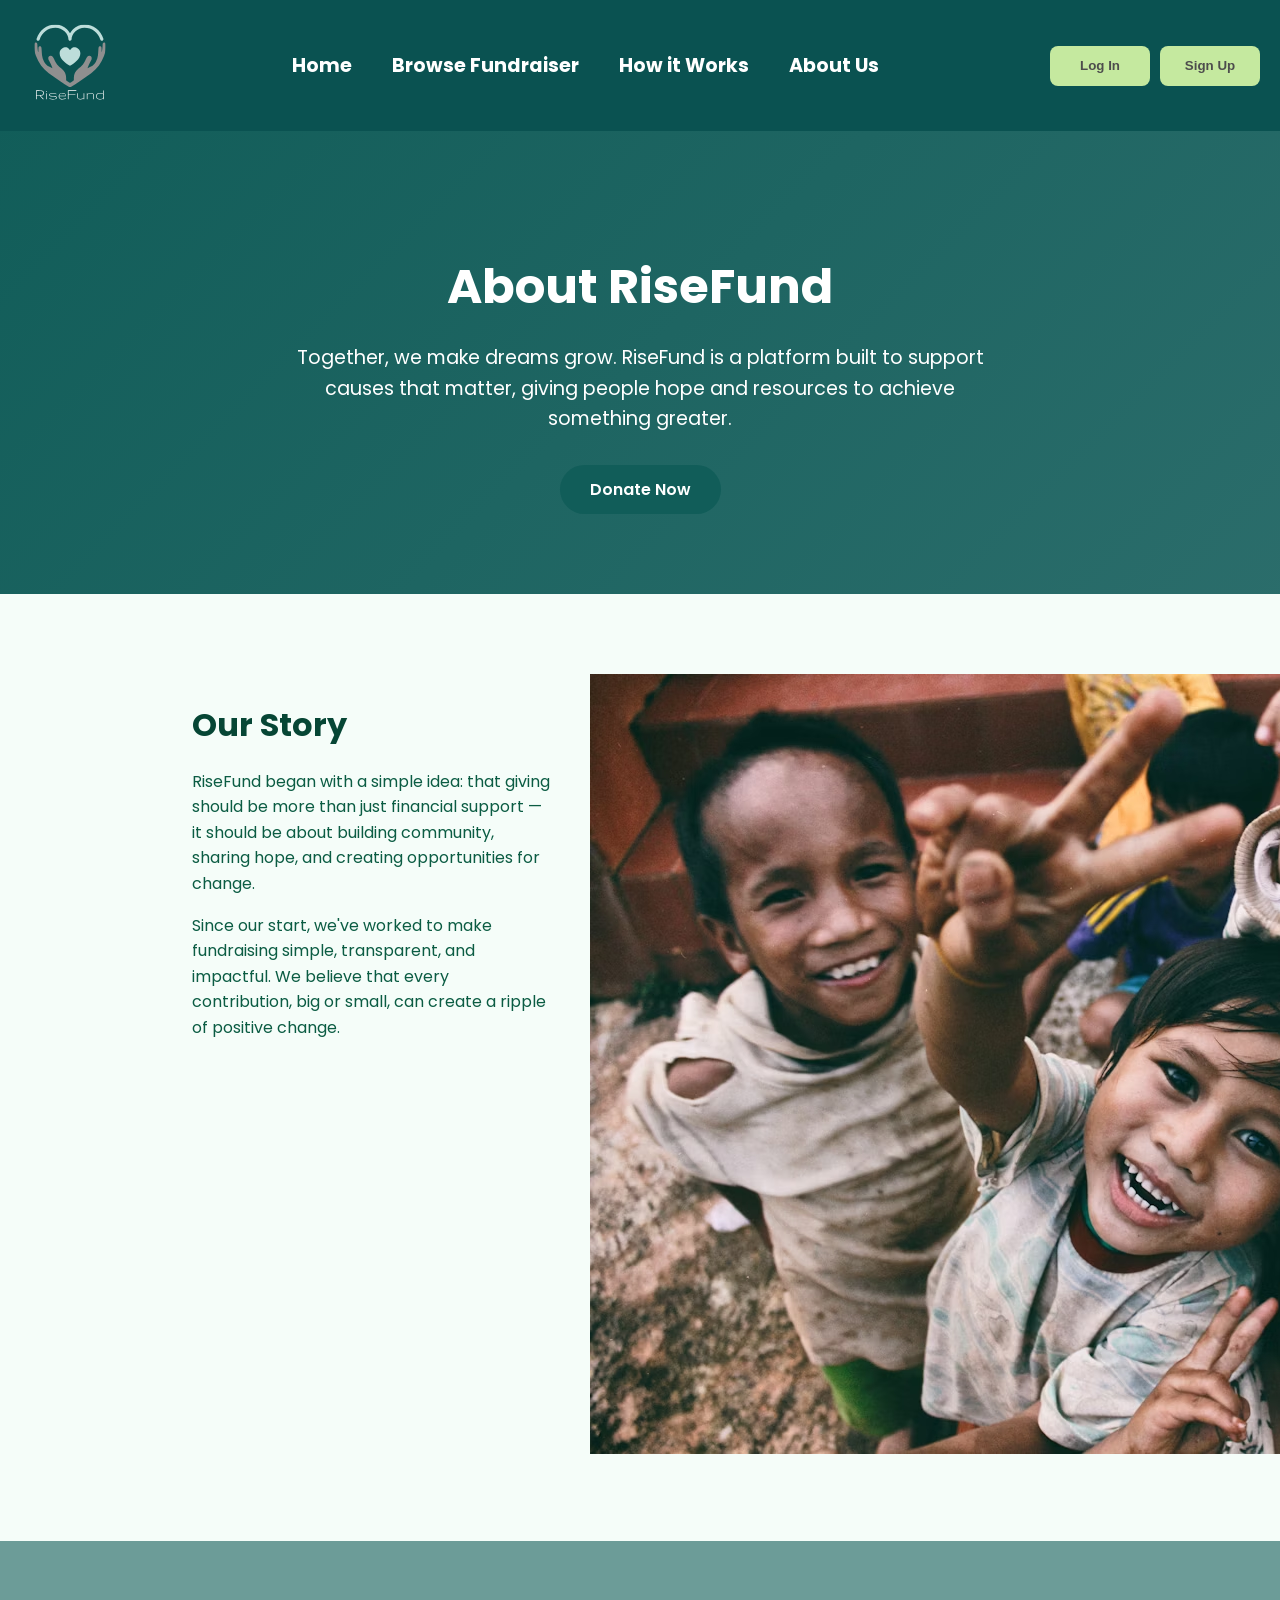
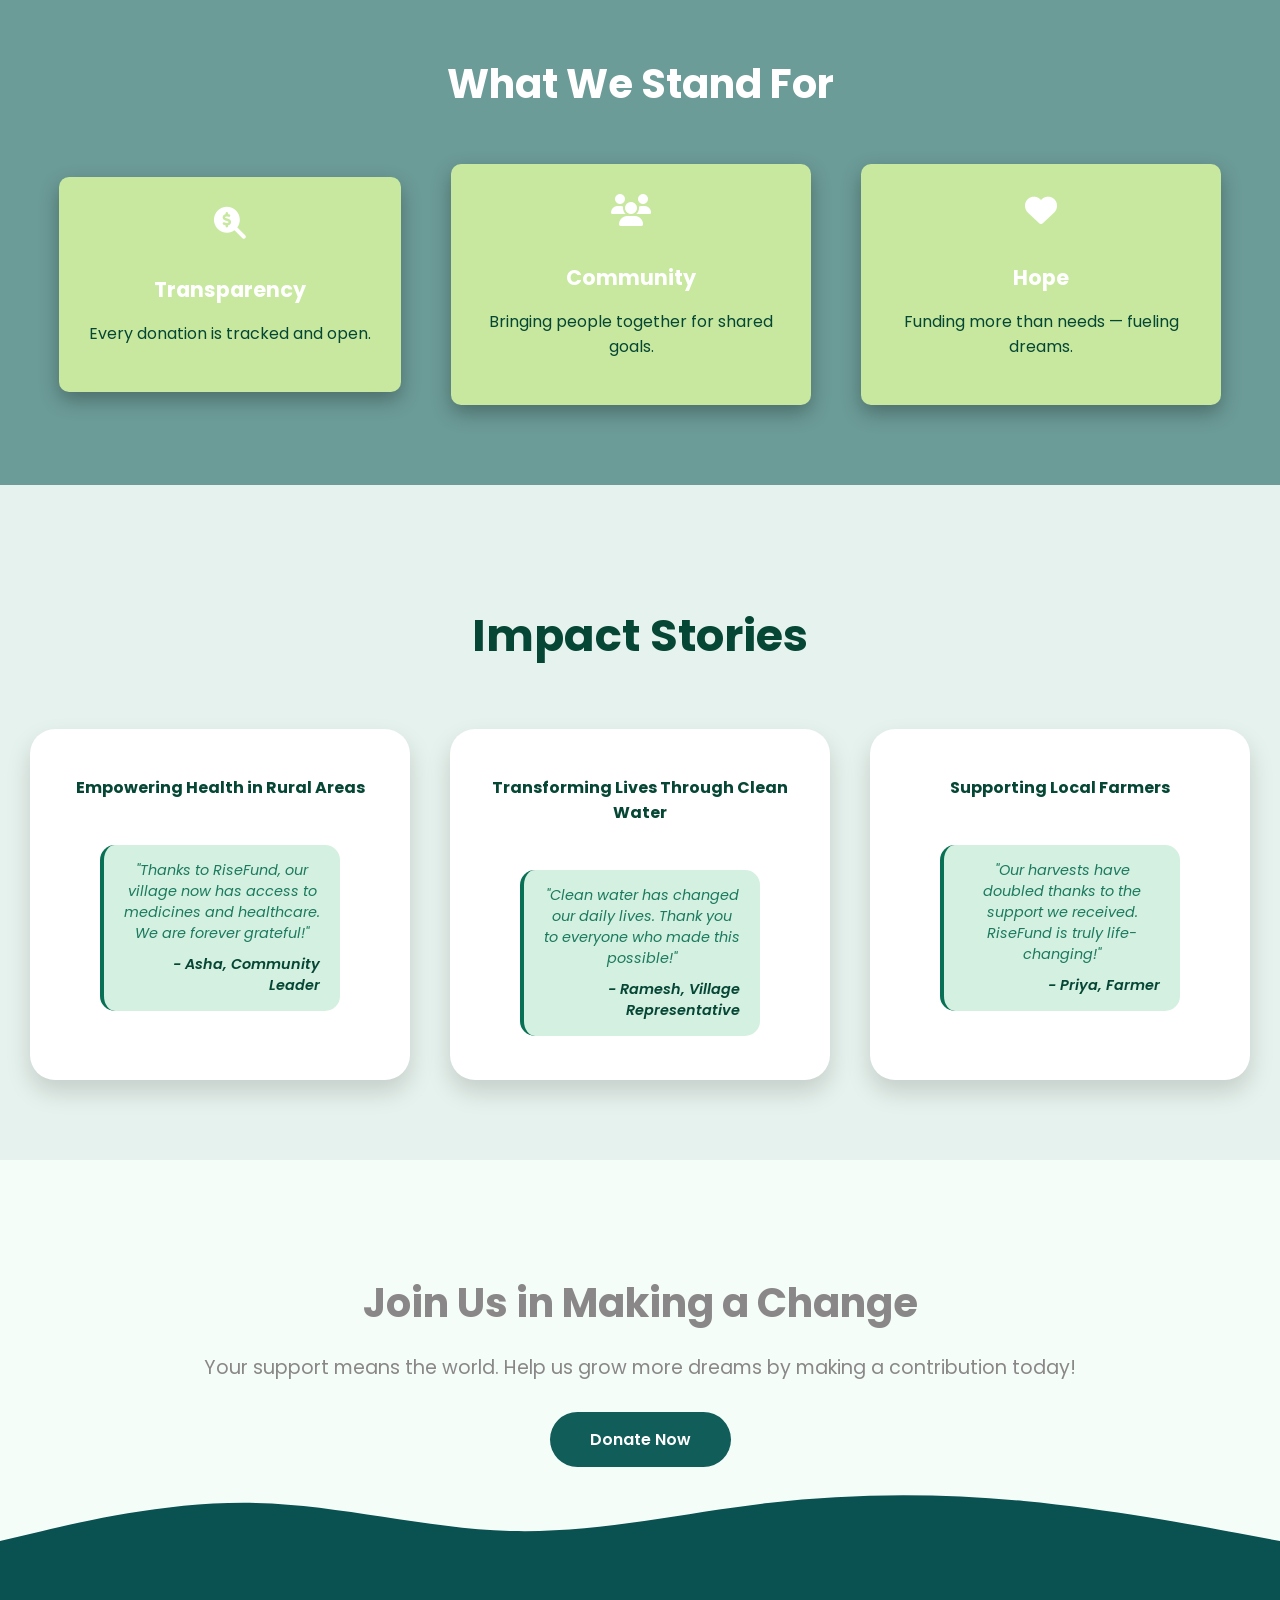
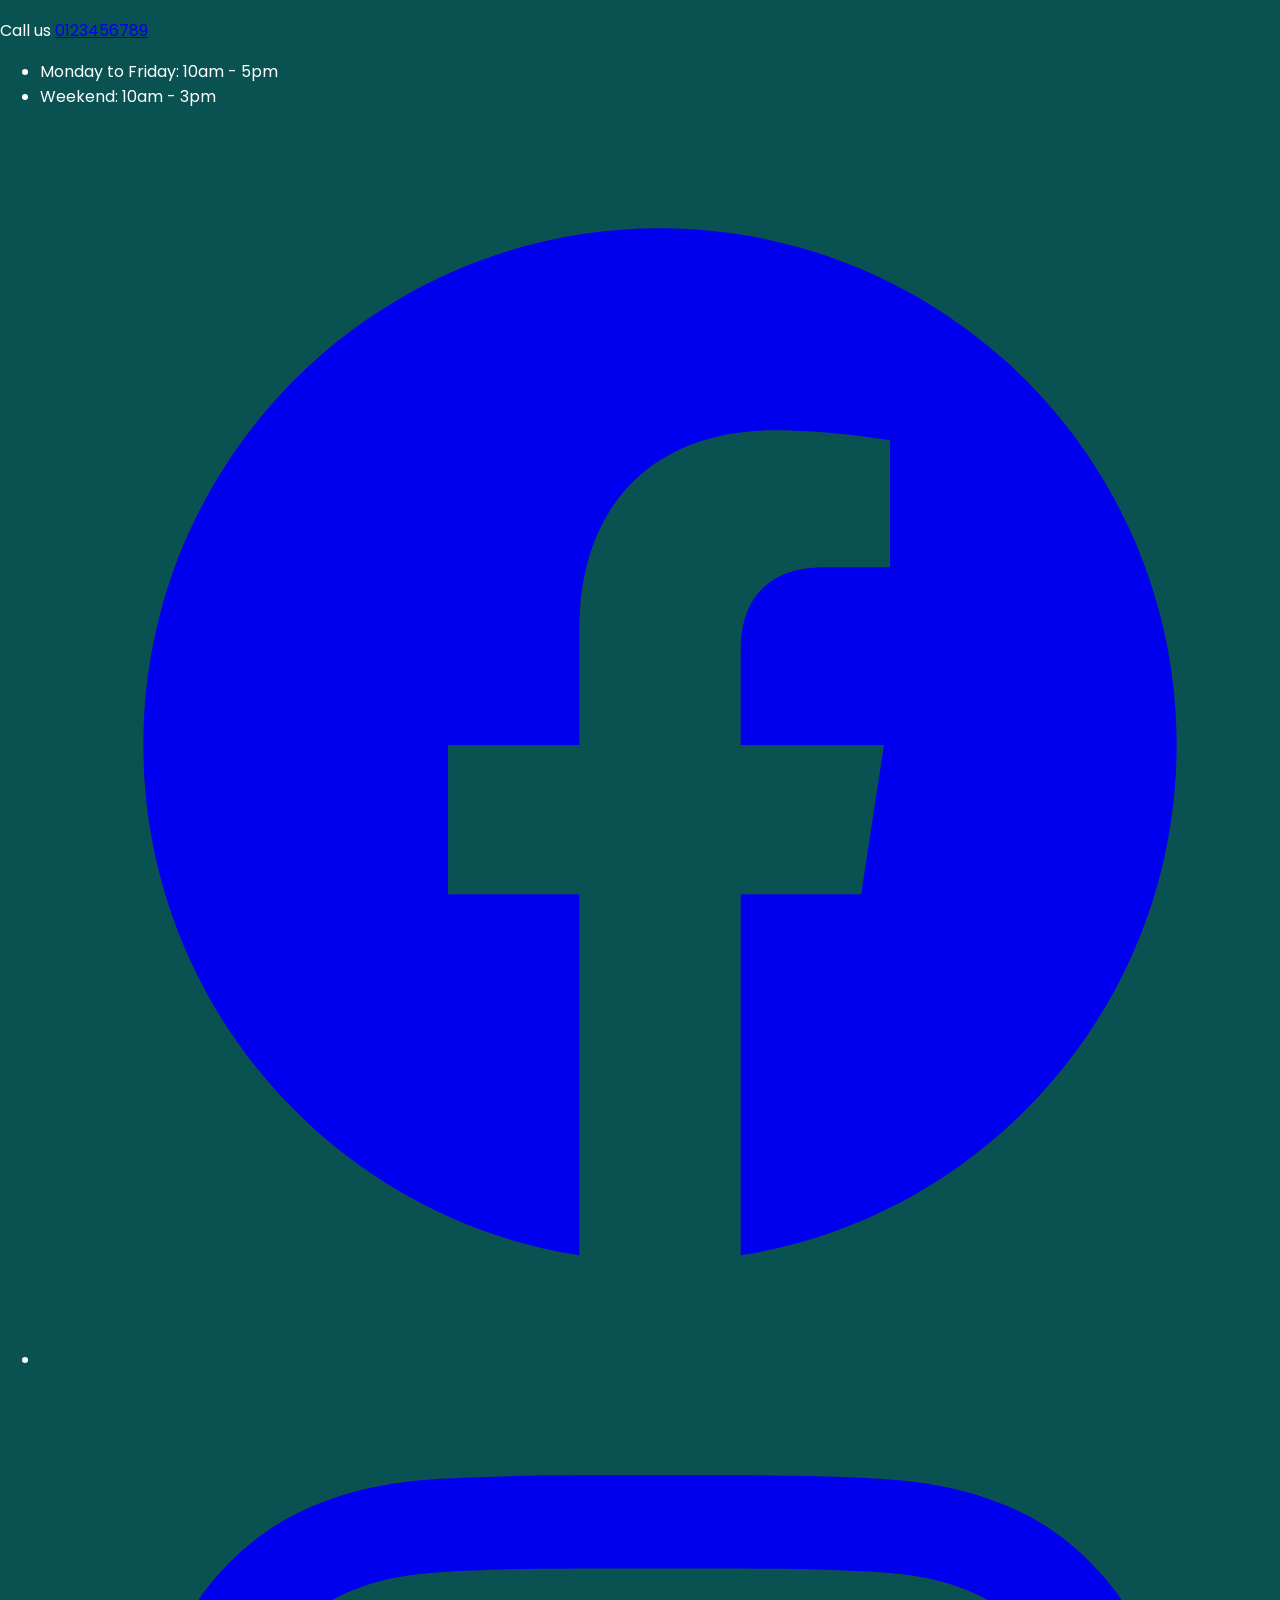
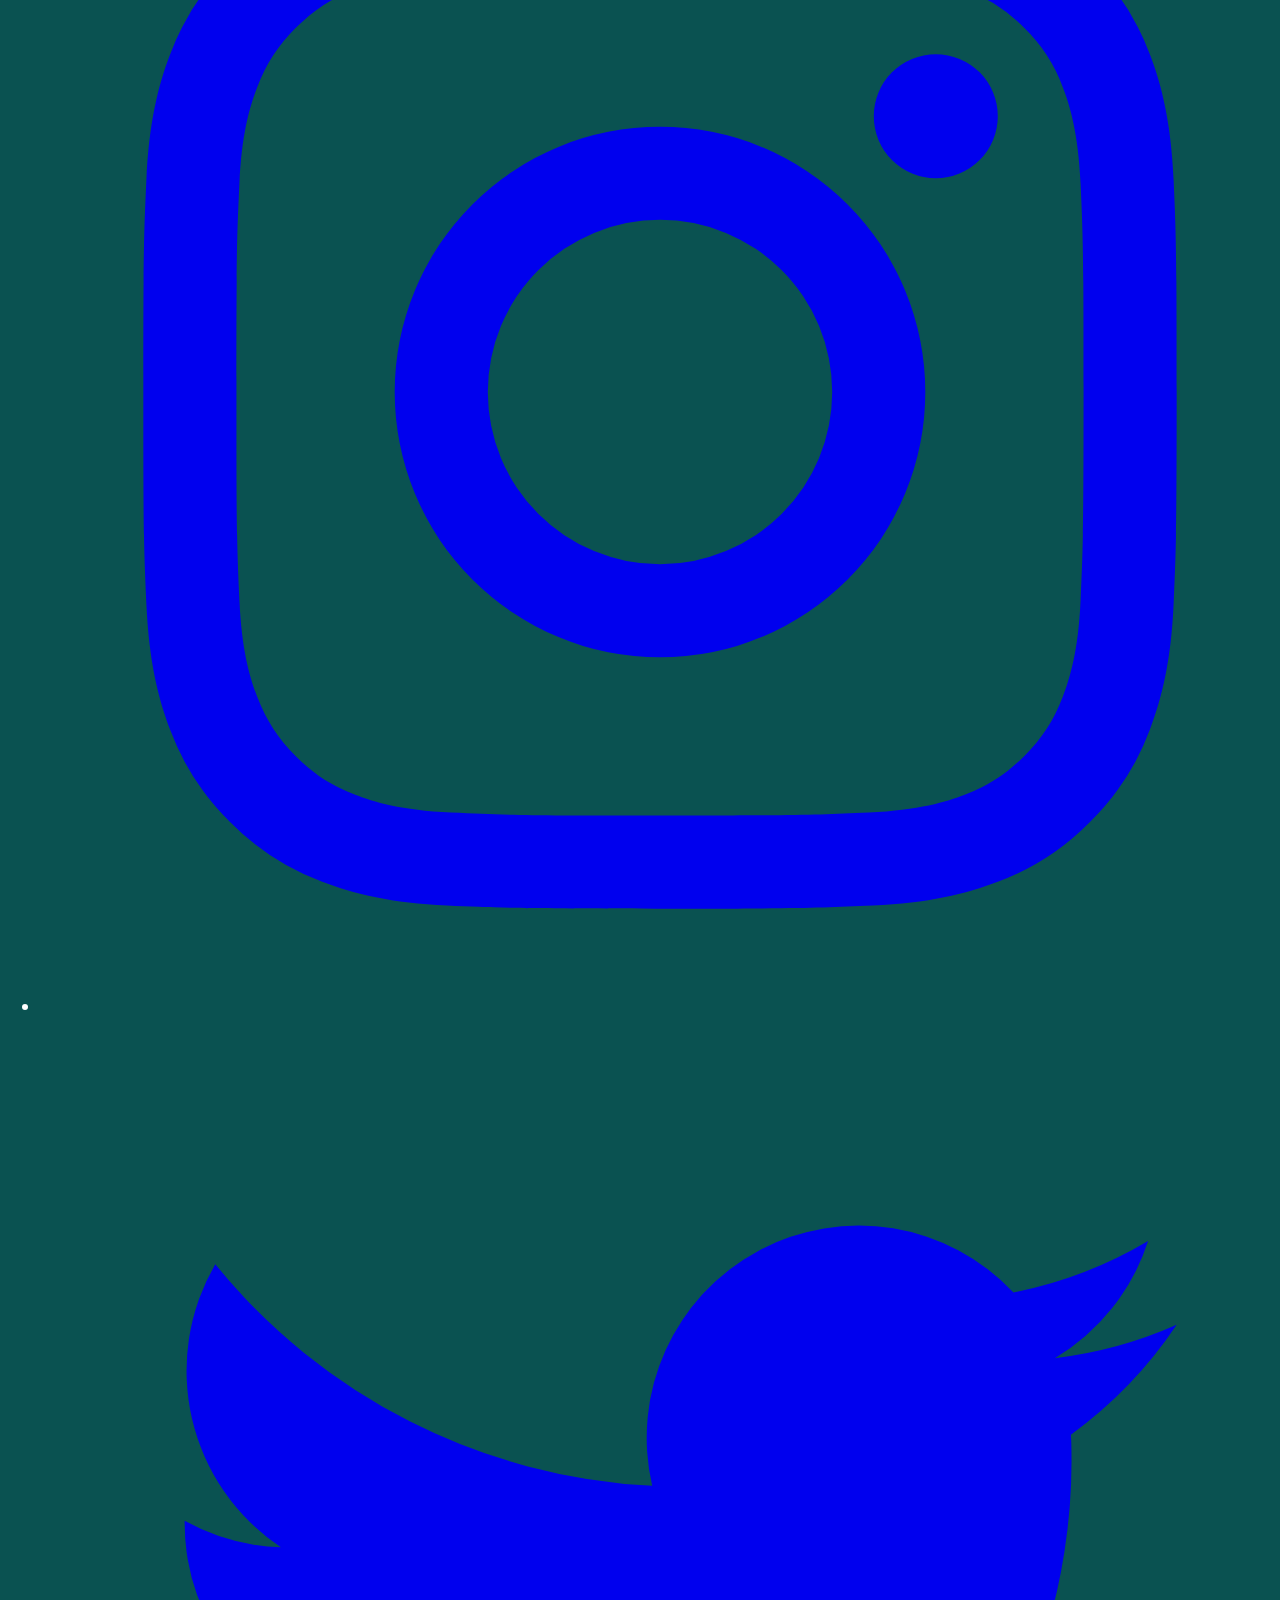
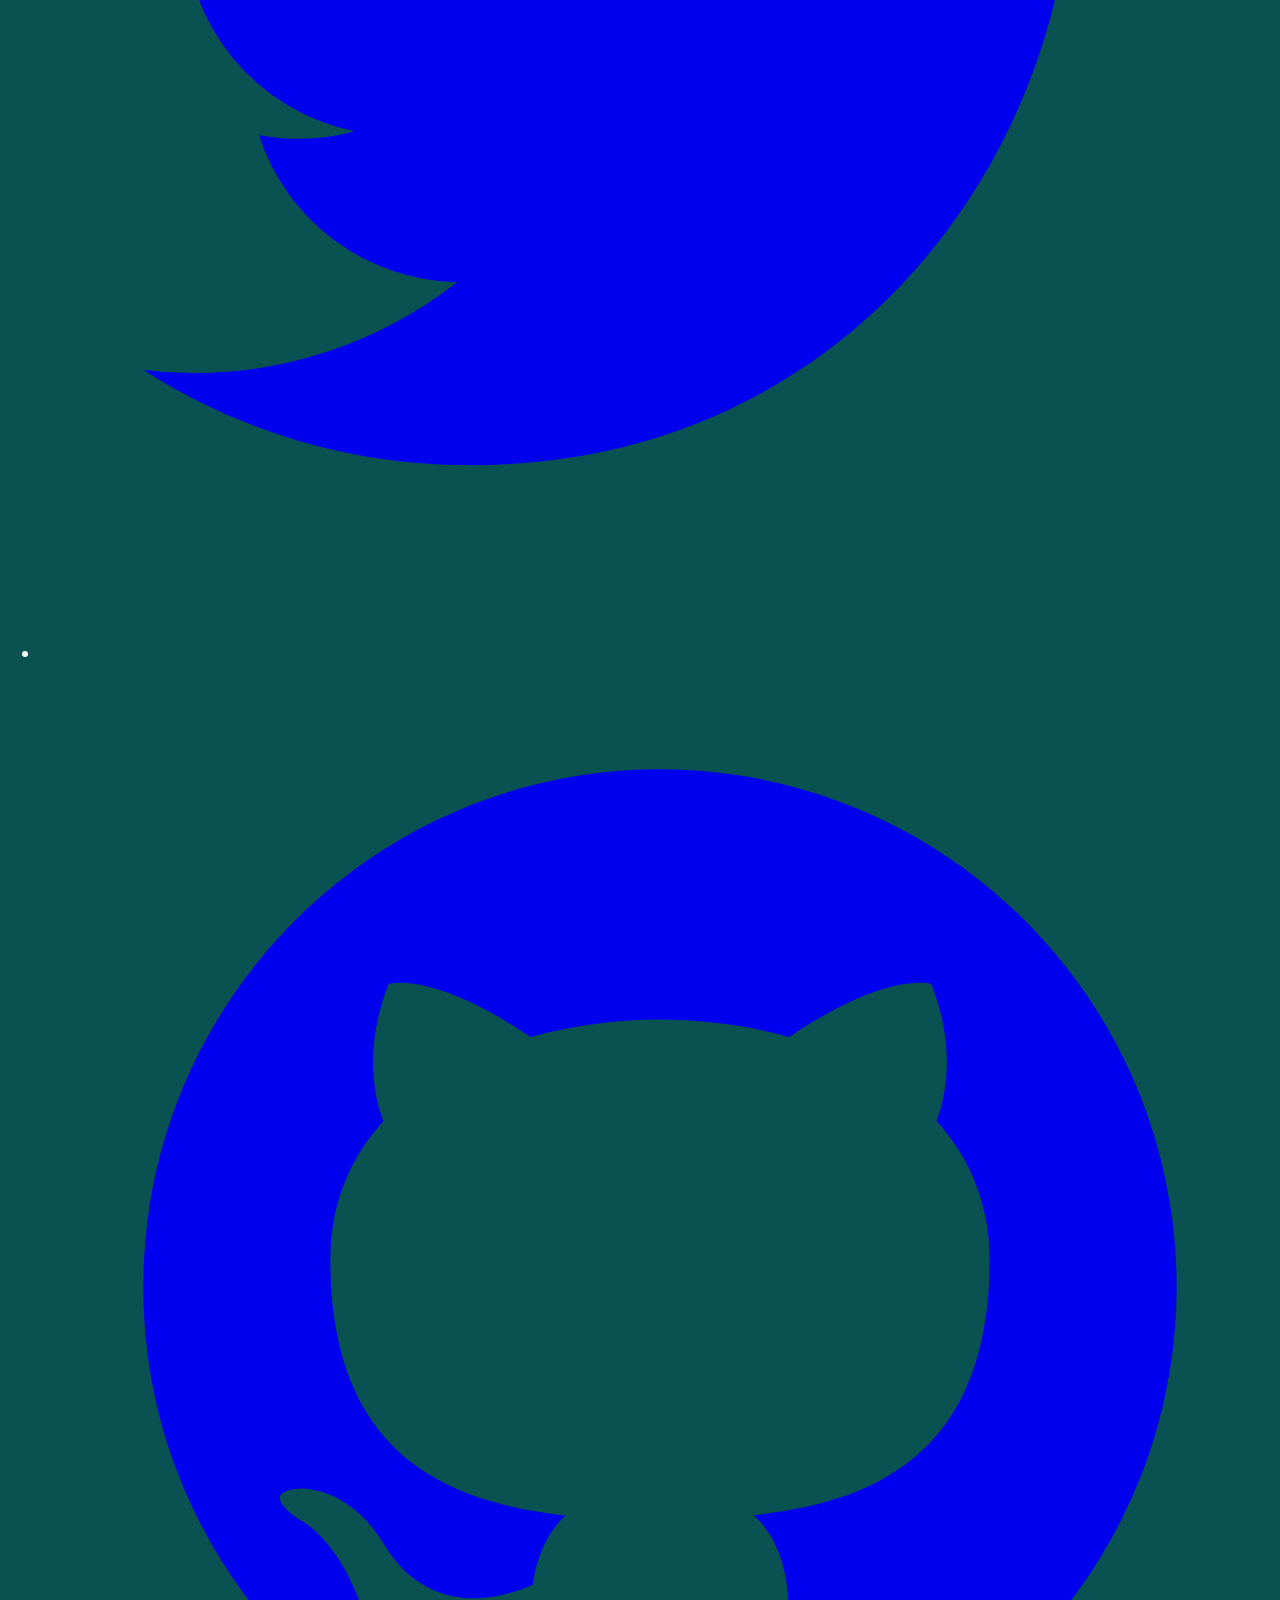
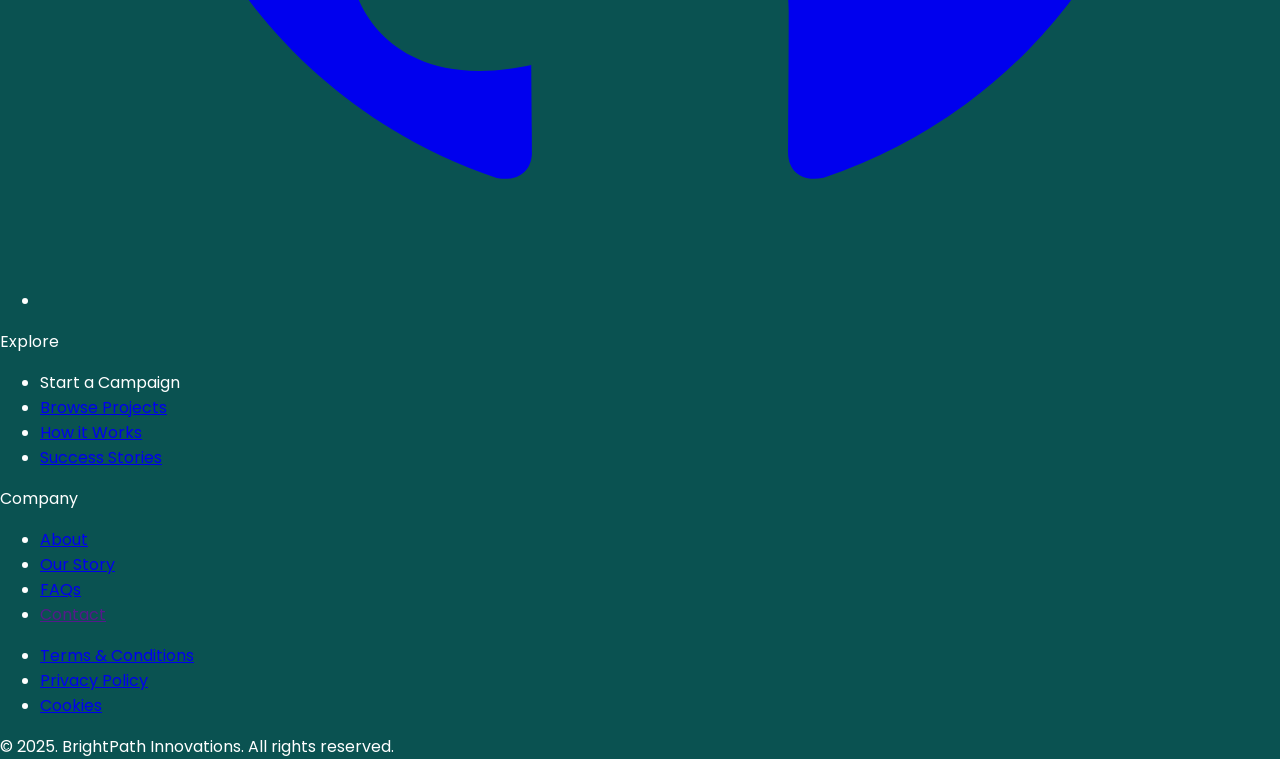
==== components/About.html @ de0994c3 "Added Frontend Files" ====
<!DOCTYPE html>
<html lang="en">
  <head>
    <meta charset="UTF-8" />
    <meta name="viewport" content="width=device-width, initial-scale=1.0" />
    <title>About</title>
    <script src="https://cdn.tailwindcss.com"></script>
    <link rel="stylesheet" href="/css/about.css" />
    <link rel="stylesheet" href="/css/header.css" />
    <link rel="stylesheet" href="/css/footer.css" />
    <link rel="preconnect" href="https://fonts.googleapis.com" />
    <link rel="preconnect" href="https://fonts.gstatic.com" crossorigin />
    <link
      rel="shortcut icon"
      href="/assets/nature.png"
      type="image/x-icon"
    />
    <link
      href="https://fonts.googleapis.com/css2?family=Poppins:ital,wght@0,100;0,200;0,300;0,400;0,500;0,600;0,700;0,800;0,900;1,100;1,200;1,300;1,400;1,500;1,600;1,700;1,800;1,900&display=swap"
      rel="stylesheet"
    />
    <link
      rel="stylesheet"
      href="https://cdnjs.cloudflare.com/ajax/libs/font-awesome/6.5.0/css/all.min.css"
    />
    <script src="/js/header.js" defer></script>
    <script src="/js/footer.js" defer></script>
  </head>
  <body>
   <header>
  <div class="web-logo">
    <img src="/assets/logo-transparent-svg.svg" alt="logo" onclick="window.location.href= '../index.html'"/>
  </div>

  <nav>
    <ul>
      <li class="nav-link"><a href="../index.html">Home</a></li>
      <li class="nav-link"><a href="/components/donate.html">Browse Fundraiser</a></li>
      <li class="nav-link"><a href="/components/How_it_works.html">How it Works</a></li>
      <li class="nav-link"><a href="/components/About.html">About Us</a></li>
    </ul>
  </nav>

  <div class="header-right">
    <!-- User Section -->
    <div class="user-section" id="user-section" style="display:none;">
      <img id="user-logo" src="" alt="User Logo" onclick="window.location.href='/components/UserProfile.html'" />
      <span id="user-name"></span>
    </div>

    <!-- Mobile dropdown -->
    <div class="login-small">
      <button class="dropbtn" id="login-btn"><i class="fas fa-bars"></i></button>
      <div class="dropdown-content" id="content">
        <div class="login-s">
          <a href="#" onclick="showLoginPage('login')">Login</a>
          <a href="#" onclick="showLoginPage('signup')">Sign Up</a>
        </div>
        <div class="nav-small">
          <ul>
            <li class="nav-link"><a href="../index.html">Home</a></li>
            <li class="nav-link"><a href="/components/donate.html">Browse Fundraiser</a></li>
            <li class="nav-link"><a href="/components/How_it_works.html">How it Works</a></li>
            <li class="nav-link"><a href="/components/About.html">About Us</a></li>
          </ul>
        </div>
      </div>
    </div>

    <!-- Desktop login buttons -->
    <div class="login-btn" id="login-buttons">
      <button onclick="showLoginPage('login')">Log In</button>
      <button onclick="showLoginPage('signup')">Sign Up</button>
    </div>
  </div>
</header>

    <main>
      <section class="hero">
        <h1>About RiseFund</h1>
        <p>
          Together, we make dreams grow. RiseFund is a platform built to support causes that matter, giving people hope and resources to achieve something greater.
        </p>
        <a href="/components/donate.html">Donate Now</a>
      </section>


      <section class="our-story">
        <div class="story-text">
          <h2>Our Story</h2>
          <p>
            RiseFund began with a simple idea: that giving should be more than just financial support — it should be about building community, sharing hope, and creating opportunities for change.
          </p>
          <p>
            Since our start, we've worked to make fundraising simple, transparent, and impactful. We believe that every contribution, big or small, can create a ripple of positive change.
          </p>
        </div>
        <div class="story-img">
          <img src="/assets/photo-1488521787991-ed7bbaae773c.avif" alt="Our Story" />
        </div>
      </section>

      <section class="values">
        <h2>What We Stand For</h2>
        <div class="values-cards">
          <div>
            <i class="fas fa-search-dollar"></i>
            <h3>Transparency</h3>
            <p>Every donation is tracked and open.</p>
          </div>
          <div>
            <i class="fas fa-users"></i>
            <h3>Community</h3>
            <p>Bringing people together for shared goals.</p>
          </div>
          <div>
            <i class="fas fa-heart"></i>
            <h3>Hope</h3>
            <p>Funding more than needs — fueling dreams.</p>
          </div>
        </div>
      </section>
      <section class="impact">
        <h2>Impact Stories</h2>
        <div class="impact-cards">
          <div class="impact-card">
            <div class="card-header">
              <h3>Empowering Health in Rural Areas</h3>
            </div>
            <div class="thank-you">
              <blockquote>
                "Thanks to RiseFund, our village now has access to medicines and healthcare. We are forever grateful!" 
                <span>- Asha, Community Leader</span>
              </blockquote>
            </div>
          </div>

          <div class="impact-card">
            <div class="card-header">
              <h3>Transforming Lives Through Clean Water</h3>
            </div>
            <div class="thank-you">
              <blockquote>
                "Clean water has changed our daily lives. Thank you to everyone who made this possible!" 
                <span>- Ramesh, Village Representative</span>
              </blockquote>
            </div>
          </div>

          <div class="impact-card">
            <div class="card-header">
              <h3>Supporting Local Farmers</h3>
            </div>
            <div class="thank-you">
              <blockquote>
                "Our harvests have doubled thanks to the support we received. RiseFund is truly life-changing!" 
                <span>- Priya, Farmer</span>
              </blockquote>
            </div>
          </div>
        </div>
      </section>


      <section class="cta">
        <h2>Join Us in Making a Change</h2>
        <p>Your support means the world. Help us grow more dreams by making a contribution today!</p>
        <a href="/components/donate.html">Donate Now</a>
      </section>
    </main>

   <footer class="wave-footer">
      <svg
        class="footer-wave"
        xmlns="http://www.w3.org/2000/svg"
        viewBox="0 0 1440 320"
        preserveAspectRatio="none"
      >
        <path
          fill="#0A5251"
          fill-opacity="1"
          d="M0,96L48,122.7C96,149,192,203,288,197.3C384,192,480,128,576,122.7C672,117,768,171,864,197.3C960,224,1056,224,1152,202.7C1248,181,1344,139,1392,117.3L1440,96L1440,0L0,0Z"
        ></path>
      </svg>

    <div class="lg:grid lg:grid-cols-5">
  <div class="relative block h-32 lg:col-span-1 lg:h-full ml-12 flex items-center  justify-center">
    <img
      src="/Frontend/assets/logo-transparent-svg.svg"
      alt=""
      class="absolute inset-0 h-auto w-36 object-contain mx-auto my-auto"
    />
  </div>

  <div class="px-7 py-16 sm:px-6 lg:col-span-4 lg:px-8">
    <div class="grid grid-cols-1 gap-8 sm:grid-cols-2">
      <div>
        <p>
          <span class="text-xs tracking-wide text-gray-400 uppercase"> Call us </span>

          <a href="#" class="block text-2xl font-medium text-gray-300
           hover:opacity-75 sm:text-3xl">
            0123456789
          </a>
        </p>

        <ul class="mt-8 space-y-1 text-sm text-gray-200">
          <li>Monday to Friday: 10am - 5pm</li>
          <li>Weekend: 10am - 3pm</li>
        </ul>

        <ul class="mt-8 flex gap-6">
          <li>
            <a
              href="#"
              rel="noreferrer"
              target="_blank"
              class="text-green-200 transition hover:text-green-300"
            >
              <span class="sr-only">Facebook</span>

              <svg class="size-6" fill="currentColor" viewBox="0 0 24 24" aria-hidden="true">
                <path
                  fill-rule="evenodd"
                  d="M22 12c0-5.523-4.477-10-10-10S2 6.477 2 12c0 4.991 3.657 9.128 8.438 9.878v-6.987h-2.54V12h2.54V9.797c0-2.506 1.492-3.89 3.777-3.89 1.094 0 2.238.195 2.238.195v2.46h-1.26c-1.243 0-1.63.771-1.63 1.562V12h2.773l-.443 2.89h-2.33v6.988C18.343 21.128 22 16.991 22 12z"
                  clip-rule="evenodd"
                />
              </svg>
            </a>
          </li>

          <li>
            <a
              href="#"
              rel="noreferrer"
              target="_blank"
              class="text-green-200 transition hover:text-green-300"
            >
              <span class="sr-only">Instagram</span>

              <svg class="size-6" fill="currentColor" viewBox="0 0 24 24" aria-hidden="true">
                <path
                  fill-rule="evenodd"
                  d="M12.315 2c2.43 0 2.784.013 3.808.06 1.064.049 1.791.218 2.427.465a4.902 4.902 0 011.772 1.153 4.902 4.902 0 011.153 1.772c.247.636.416 1.363.465 2.427.048 1.067.06 1.407.06 4.123v.08c0 2.643-.012 2.987-.06 4.043-.049 1.064-.218 1.791-.465 2.427a4.902 4.902 0 01-1.153 1.772 4.902 4.902 0 01-1.772 1.153c-.636.247-1.363.416-2.427.465-1.067.048-1.407.06-4.123.06h-.08c-2.643 0-2.987-.012-4.043-.06-1.064-.049-1.791-.218-2.427-.465a4.902 4.902 0 01-1.772-1.153 4.902 4.902 0 01-1.153-1.772c-.247-.636-.416-1.363-.465-2.427-.047-1.024-.06-1.379-.06-3.808v-.63c0-2.43.013-2.784.06-3.808.049-1.064.218-1.791.465-2.427a4.902 4.902 0 011.153-1.772A4.902 4.902 0 015.45 2.525c.636-.247 1.363-.416 2.427-.465C8.901 2.013 9.256 2 11.685 2h.63zm-.081 1.802h-.468c-2.456 0-2.784.011-3.807.058-.975.045-1.504.207-1.857.344-.467.182-.8.398-1.15.748-.35.35-.566.683-.748 1.15-.137.353-.3.882-.344 1.857-.047 1.023-.058 1.351-.058 3.807v.468c0 2.456.011 2.784.058 3.807.045.975.207 1.504.344 1.857.182.466.399.8.748 1.15.35.35.683.566 1.15.748.353.137.882.3 1.857.344 1.054.048 1.37.058 4.041.058h.08c2.597 0 2.917-.01 3.96-.058.976-.045 1.505-.207 1.858-.344.466-.182.8-.398 1.15-.748.35-.35.566-.683.748-1.15.137-.353.3-.882.344-1.857.048-1.055.058-1.37.058-4.041v-.08c0-2.597-.01-2.917-.058-3.96-.045-.976-.207-1.505-.344-1.858a3.097 3.097 0 00-.748-1.15 3.098 3.098 0 00-1.15-.748c-.353-.137-.882-.3-1.857-.344-1.023-.047-1.351-.058-3.807-.058zM12 6.865a5.135 5.135 0 110 10.27 5.135 5.135 0 010-10.27zm0 1.802a3.333 3.333 0 100 6.666 3.333 3.333 0 000-6.666zm5.338-3.205a1.2 1.2 0 110 2.4 1.2 1.2 0 010-2.4z"
                  clip-rule="evenodd"
                />
              </svg>
            </a>
          </li>

          <li>
            <a
              href="#"
              rel="noreferrer"
              target="_blank"
              class="text-green-200 transition hover:text-green-300"
            >
              <span class="sr-only">Twitter</span>

              <svg class="size-6" fill="currentColor" viewBox="0 0 24 24" aria-hidden="true">
                <path
                  d="M8.29 20.251c7.547 0 11.675-6.253 11.675-11.675 0-.178 0-.355-.012-.53A8.348 8.348 0 0022 5.92a8.19 8.19 0 01-2.357.646 4.118 4.118 0 001.804-2.27 8.224 8.224 0 01-2.605.996 4.107 4.107 0 00-6.993 3.743 11.65 11.65 0 01-8.457-4.287 4.106 4.106 0 001.27 5.477A4.072 4.072 0 012.8 9.713v.052a4.105 4.105 0 003.292 4.022 4.095 4.095 0 01-1.853.07 4.108 4.108 0 003.834 2.85A8.233 8.233 0 012 18.407a11.616 11.616 0 006.29 1.84"
                />
              </svg>
            </a>
          </li>

          <li>
            <a
              href="#"
              rel="noreferrer"
              target="_blank"
              class="text-green-200 transition hover:text-green-300"
            >
              <span class="sr-only">GitHub</span>

              <svg class="size-6" fill="currentColor" viewBox="0 0 24 24" aria-hidden="true">
                <path
                  fill-rule="evenodd"
                  d="M12 2C6.477 2 2 6.484 2 12.017c0 4.425 2.865 8.18 6.839 9.504.5.092.682-.217.682-.483 0-.237-.008-.868-.013-1.703-2.782.605-3.369-1.343-3.369-1.343-.454-1.158-1.11-1.466-1.11-1.466-.908-.62.069-.608.069-.608 1.003.07 1.531 1.032 1.531 1.032.892 1.53 2.341 1.088 2.91.832.092-.647.35-1.088.636-1.338-2.22-.253-4.555-1.113-4.555-4.951 0-1.093.39-1.988 1.029-2.688-.103-.253-.446-1.272.098-2.65 0 0 .84-.27 2.75 1.026A9.564 9.564 0 0112 6.844c.85.004 1.705.115 2.504.337 1.909-1.296 2.747-1.027 2.747-1.027.546 1.379.202 2.398.1 2.651.64.7 1.028 1.595 1.028 2.688 0 3.848-2.339 4.695-4.566 4.943.359.309.678.92.678 1.855 0 1.338-.012 2.419-.012 2.747 0 .268.18.58.688.482A10.019 10.019 0 0022 12.017C22 6.484 17.522 2 12 2z"
                  clip-rule="evenodd"
                />
              </svg>
            </a>
          </li>
        </ul>
      </div>

      <div class="grid grid-cols-1 gap-4 sm:grid-cols-2">
        <div>
          <p class="font-medium text-gray-300
          ">Explore</p>

          <ul class="mt-6 space-y-4 text-sm">
            <li>
              <a onclick="showCampaignForm()" class="text-green-200 transition hover:text-green-300"> Start a Campaign </a>
            </li>

            <li>
              <a href="/components/donate.html" class="text-green-200 transition hover:text-green-300"> Browse Projects </a>
            </li>

            <li>
              <a href="/components/How_it_works.html" class="text-green-200 transition hover:text-green-300"> How it Works </a>
            </li>

            <li>
              <a href="/components/About.html#impact" class="text-green-200 transition hover:text-green-300"> Success Stories </a>
            </li>
          </ul>
        </div>

        <div>
          <p class="font-medium text-gray-300
          ">Company</p>

          <ul class="mt-6 space-y-4 text-sm">
            <li>
              <a href="/components/About.html" class="text-green-200 transition hover:text-green-300"> About </a>
            </li>

            <li>
              <a href="/components/About.html#our-story" class="text-green-200 transition hover:text-green-300"> Our Story </a>
            </li>

            <li>
              <a href="../index.html/#faq-questions" class="text-green-200 transition hover:text-green-300"> FAQs </a>
            </li>
            <li>
              <a href="" class="text-green-200 transition hover:text-green-300">Contact</a>
            </li>
          </ul>
        </div>
      </div>
    </div>

    <div class="mt-12 border-t border-gray-100 pt-12">
      <div class="sm:flex sm:items-center sm:justify-between">
        <ul class="flex flex-wrap gap-4 text-xs">
          <li>
            <a href="#" class="text-gray-400 transition hover:opacity-75"> Terms & Conditions </a>
          </li>

          <li>
            <a href="#" class="text-gray-400 transition hover:opacity-75"> Privacy Policy </a>
          </li>

          <li>
            <a href="#" class="text-gray-400 transition hover:opacity-75"> Cookies </a>
          </li>
        </ul>

        <p class="mt-8 text-xs text-gray-400 sm:mt-0">
          &copy; 2025. BrightPath Innovations. All rights reserved.
        </p>
      </div>
    </div>
  </div>
    </div>
    </footer>
  </body>
</html>
---- css/about.css ----
/* General Styles */
body {
  font-family: 'Poppins', sans-serif;
  margin: 0;
  padding: 0;
  box-sizing: border-box;
}
main{
    display: flex;
    flex-direction: column;
    justify-content: center;
    align-items: center;
    background-color: #f5fdf9;
}
.hero {
  background: linear-gradient(135deg, #115d59 0%, #2b6d6b 100%);
  color: #fff;
  padding: 80px 20px;
  text-align: center;
  width: 100%;
}
.hero h1 {
  font-size: 3rem;
  margin-bottom: 20px;
}
.hero p {
  font-size: 1.2rem;
  max-width: 700px;
  margin: 0 auto;
  line-height: 1.6;
}
.hero a {
  display: inline-block;
  margin-top: 30px;
  padding: 12px 30px;
  background-color: #115d59;
  color: #fff;
  border-radius: 50px;
  font-weight: 600;
  text-decoration: none;
  transition: 0.3s;
}
.hero a:hover {
  opacity: 0.9;
}

/* Our Story Section */
.our-story {
  display: flex;
  gap: 40px;
  padding: 80px 20px;
  background-color: #f5fdf9;
  width: 70%;
}
.our-story .story-text {
  width: 40%;
}
.our-story h2 {
  font-size: 2rem;
  color: #064635;
  margin-bottom: 20px;
}
.our-story p {
  line-height: 1.6;
  color: #0b5c43;
  margin-bottom: 15px;
}

.story-img {
  width: 40%;
  border-radius: 0px;
}

/* Values Section */
.values {
  background-color: rgba(17, 93, 89, 0.6);
  color: #fff;
  padding: 80px 20px;
  text-align: center;
  width: 100%;
}
.values h2 {
  font-size: 2.5rem;
  margin-bottom: 50px;
}
.values-cards{
    display: flex;
    justify-content: center;
    align-items: center;
    gap: 50px;
    width: 100%;
}
.values div > div {
max-width: 300px;
  background-color: #c7e89e;
  border-radius: 10px;
  padding: 30px;
  box-shadow: 0 8px 20px rgba(0,0,0,0.3);
  transition: 0.3s;
  cursor: pointer;
}
.values div > div:hover {
  transform: translateY(-5px);
}
.values i {
  font-size: 2rem;
  margin-bottom: 15px;
}
.values h3 {
  font-size: 1.3rem;
  margin-bottom: 10px;
}
.values p {
  color: #064635;
}

/* Impact Stories Section */
.impact {
  padding: 80px 20px;
  background-color: #e6f2ed;
  text-align: center;
  width: 100%;
}
.impact h2 {
  font-size: 2.8rem;
  color: #064635;
  margin-bottom: 60px;
  font-weight: 700;
}
.impact-cards {
  display: flex;
  flex-wrap: wrap;
  gap: 40px;
  justify-content: center;
}
.impact-card {
  max-width: 320px;
  background-color: #ffffff;
  border-radius: 25px;
  padding: 30px;
  box-shadow: 0 12px 25px rgba(0,0,0,0.15);
  transition: transform 0.3s, box-shadow 0.3s;
  cursor: pointer;
  display: flex;
  flex-direction: column;
  align-items: center;
}
.impact-card:hover {
  transform: translateY(-12px);
  box-shadow: 0 20px 40px rgba(0,0,0,0.2);
}
.card-header {
  display: flex;
  align-items: center;
  margin-bottom: 20px;
}
.beneficiary-img {
  width: 30%;
  height: auto;
  border-radius: 50%;
  object-fit: cover;
  margin-bottom: 15px;
  border: 3px solid #087054;
  flex: 0;
}
.impact-card h3 {
  color: #064635;
  font-size: 1rem;
  margin-bottom: 10px;
  text-align: center;
  flex: 1;
  width: 70%;
}
.thank-you blockquote {
  font-style: italic;
  font-size: 0.9rem;
  color: #1b7a5e;
  border-left: 4px solid #087054;
  background-color: #d4f0e1;
  padding: 15px 20px;
  border-radius: 15px;
  position: relative;
}
.thank-you blockquote span {
  display: block;
  margin-top: 10px;
  font-weight: 600;
  color: #064635;
  text-align: right;
}

/* CTA Section */
.cta {
  color: #898787;
  text-align: center;
  padding: 80px 20px;
  margin-bottom: 30px;
}
.cta h2 {
  font-size: 2.5rem;
  margin-bottom: 20px;
}
.cta p {
  font-size: 1.2rem;
  margin-bottom: 30px;
}
.cta a {
  display: inline-block;
  padding: 15px 40px;
  background-color: #115d59;
  border-radius: 50px;
  color: #fff;
  font-weight: 600;
  text-decoration: none;
  transition: 0.3s;
}
.cta a:hover {
  opacity: 0.9;
}
---- css/header.css ----
header {
  display: flex;
  justify-content: space-between;
  align-items: center;
  background-color: #0A5251;
  padding: 10px 20px;
  position: relative;
  z-index: 100;
}

.web-logo img {
  width: 100px;
}

nav ul {
  display: flex;
  gap: 40px;
  margin: 0;
  padding: 0;
}

nav ul li {
  list-style: none;
}

nav ul li a {
  text-decoration: none;
  color: white;
  font-weight: bold;
  font-size: 1.2rem;
}

nav ul li a:hover {
  color: #cdcdcd;
}

.header-right {
  display: flex;
  align-items: center;
  gap: 15px;
  position: relative;
}

/* User Section */
.user-section {
  display: flex;
  align-items: center;
  gap: 8px;
  cursor: pointer;
  flex-shrink: 0;
}

.user-section img#user-logo {
  width: 35px;
  height: 35px;
  border-radius: 50%;
  object-fit: cover;
  border: 2px solid #0A5251;
  transition: transform 0.2s;
}

.user-section img#user-logo:hover {
  transform: scale(1.1);
}

.user-section span#user-name {
  font-weight: 500;
  color: #fff;
  font-size: 14px;
}

/* Desktop login buttons */
.login-btn {
  display: none;
  gap: 10px;

}

.login-btn button {
  height: 40px;
  width: 100px;
  background-color: #c5e99f;
  border: none;
  border-radius: 8px;
  font-weight: bold;
  color: #4d4d4d;
  cursor: pointer;
  transition: all 0.3s ease-in;
}

.login-btn button:hover {
  background-color: #b2ee73;
}

/* Mobile dropdown */
.login-small {
  display: none;
  position: relative;
}

.dropbtn {
  background: transparent;
  border: none;
  cursor: pointer;
}

.dropbtn i {
  color: white;
  font-size: 22px;
}

.dropdown-content {
  display: none;
  position: absolute;
  right: 0;
  top: 50px;
  background-color: #fff;
  min-width: 180px;
  box-shadow: 0px 8px 16px rgba(0,0,0,0.2);
  border-radius: 5px;
  z-index: 1000;
}

.dropdown-content a {
  display: block;
  padding: 10px 15px;
  text-decoration: none;
  color: #333;
}

.dropdown-content a:hover {
  background-color: #dfdfdf;
}

.nav-small {
  display: none;
}

@media (max-width: 982px) {
  nav {
    display: none;
  }

  .login-btn {
    display: none !important;
  }

  .login-small {
    display: flex;
    align-items: center;
  }

  .nav-small {
    display: block;
  }
}

@media (max-width: 768px) {
  .user-section span#user-name {
    display: none !important;
  }

  .user-section img#user-logo {
    width: 30px;
    height: 30px;
  }

  .dropbtn i {
    font-size: 26px;
  }

  .header-right {
    gap: 10px;
  }
}
---- css/footer.css ----
.wave-footer {
  position: relative;
  color: white;
  font-family: 'Poppins', sans-serif;
  background: #0A5251; 
}

.footer-wave{
  position:absolute;
  top: 0px;;
  left:0;
  width:100%;
  height:120px;          
  z-index:0;
  transform: scaleY(-1); 
  transform-origin: 50% 0;
}
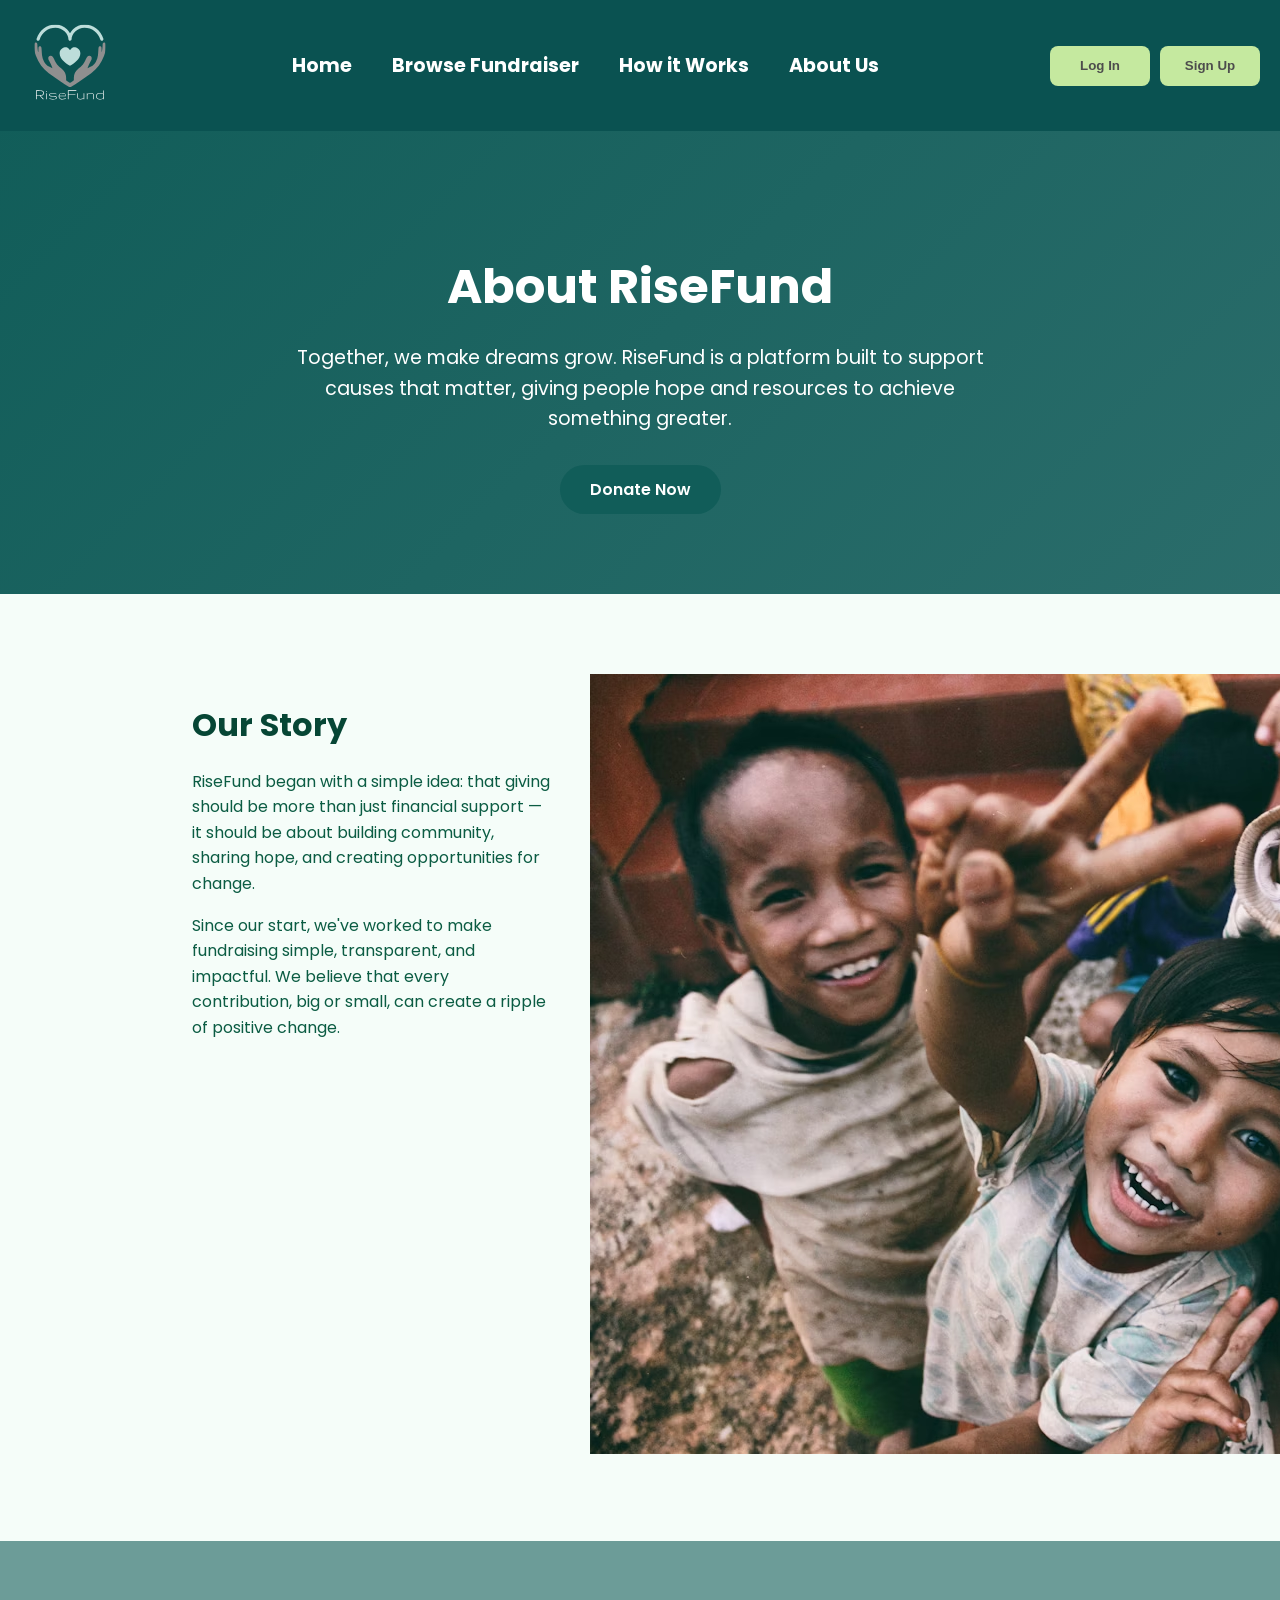
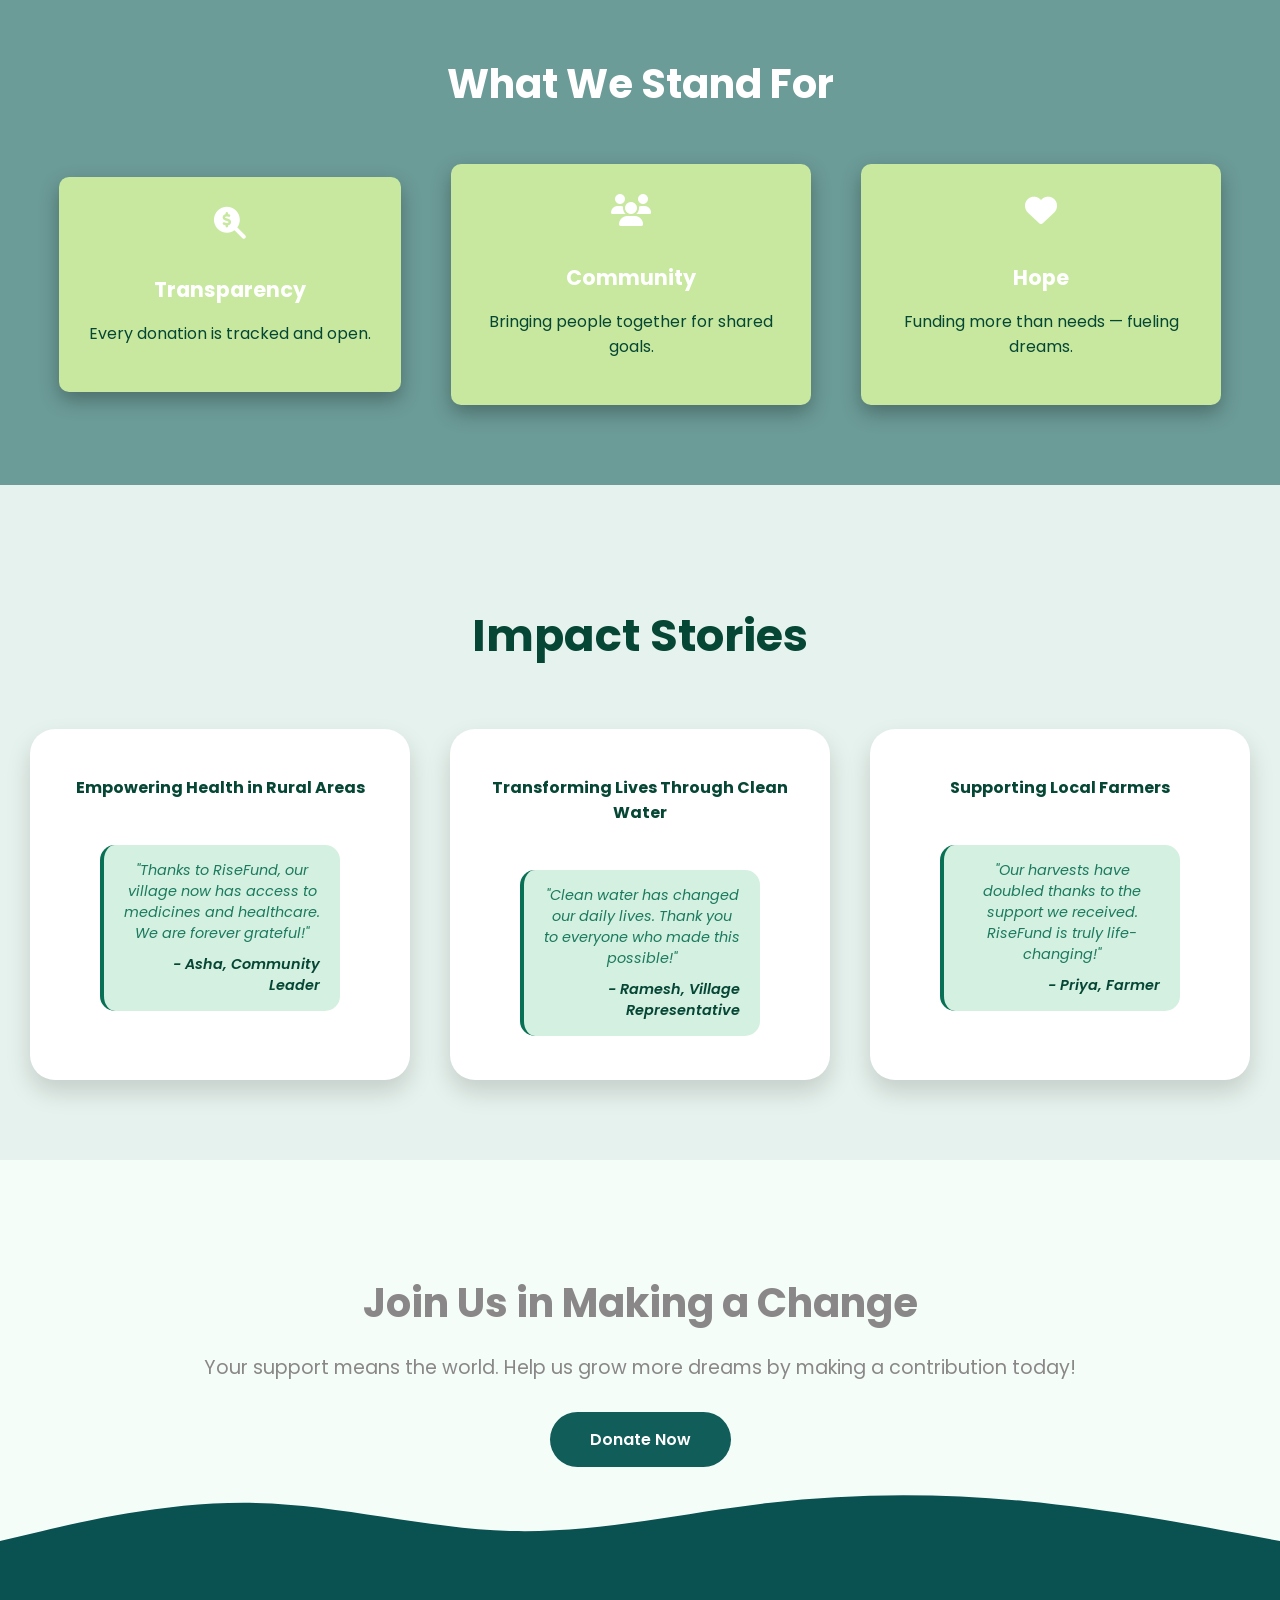
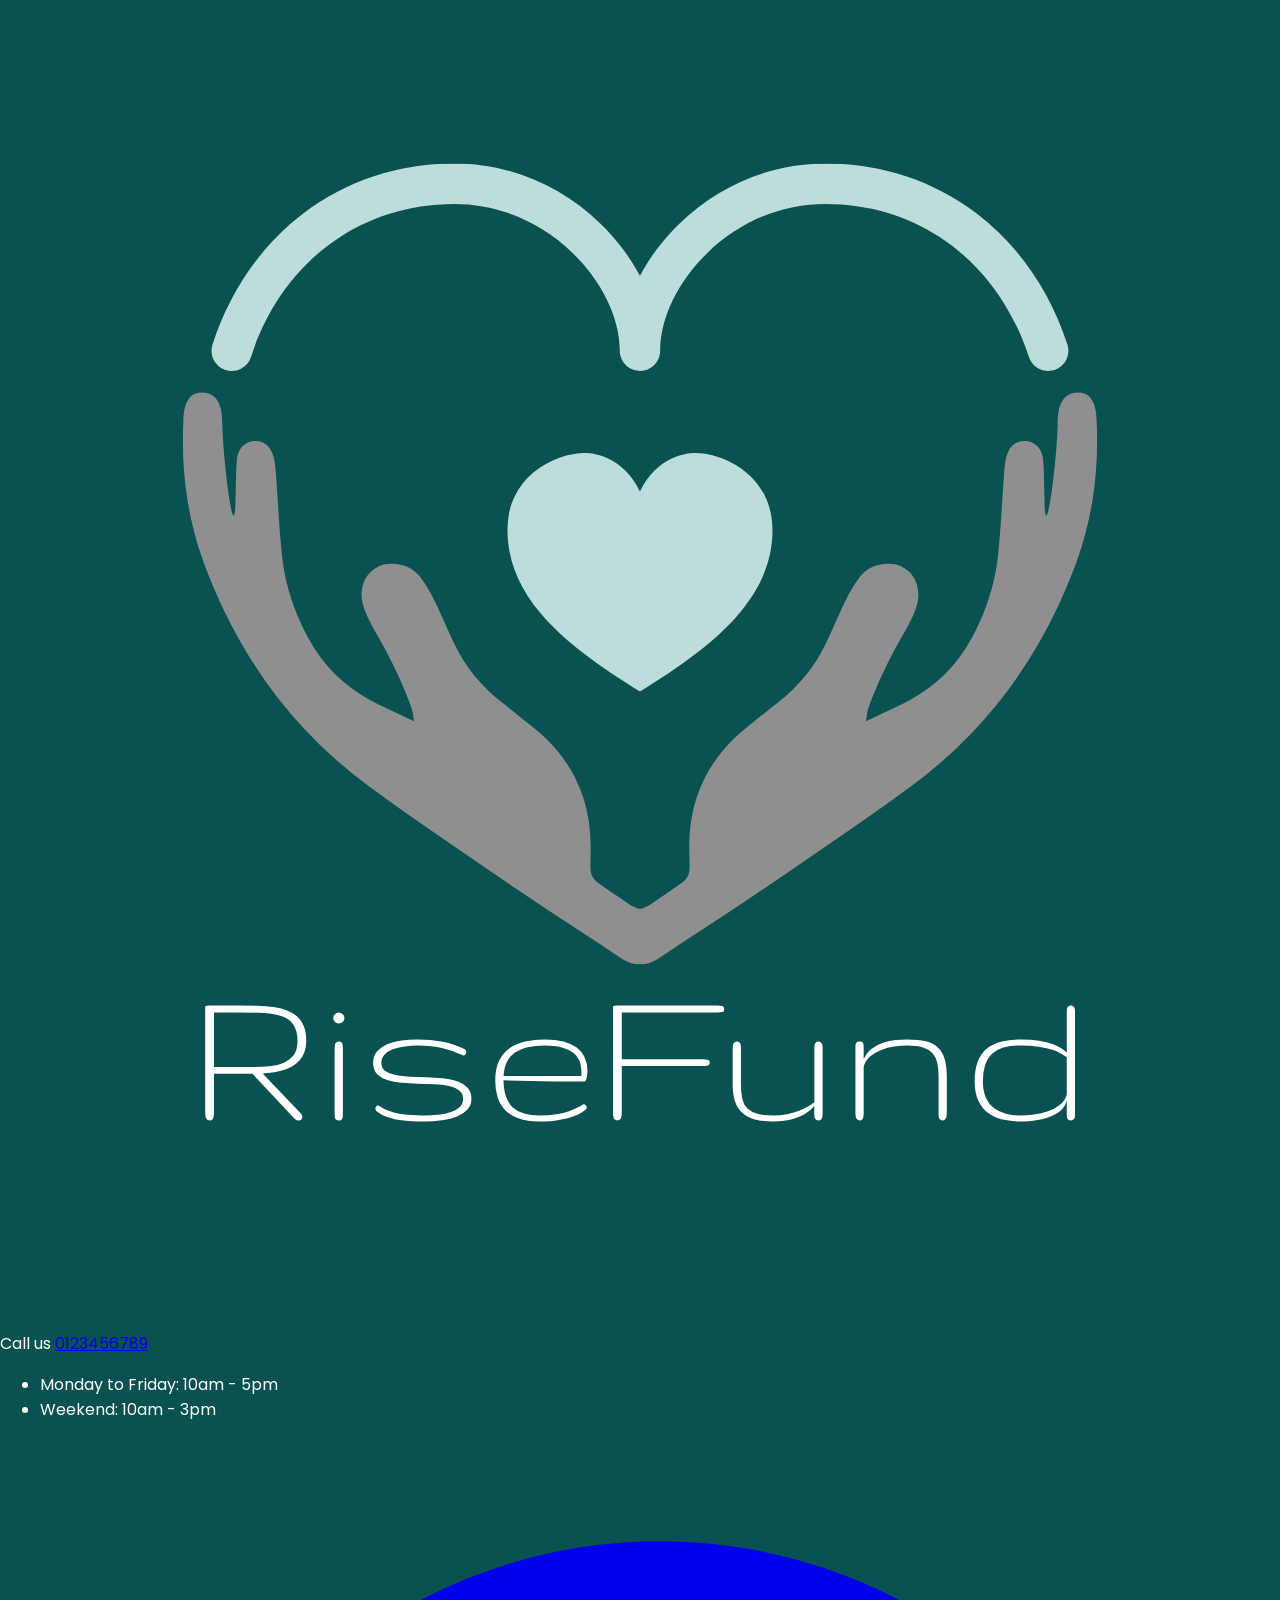
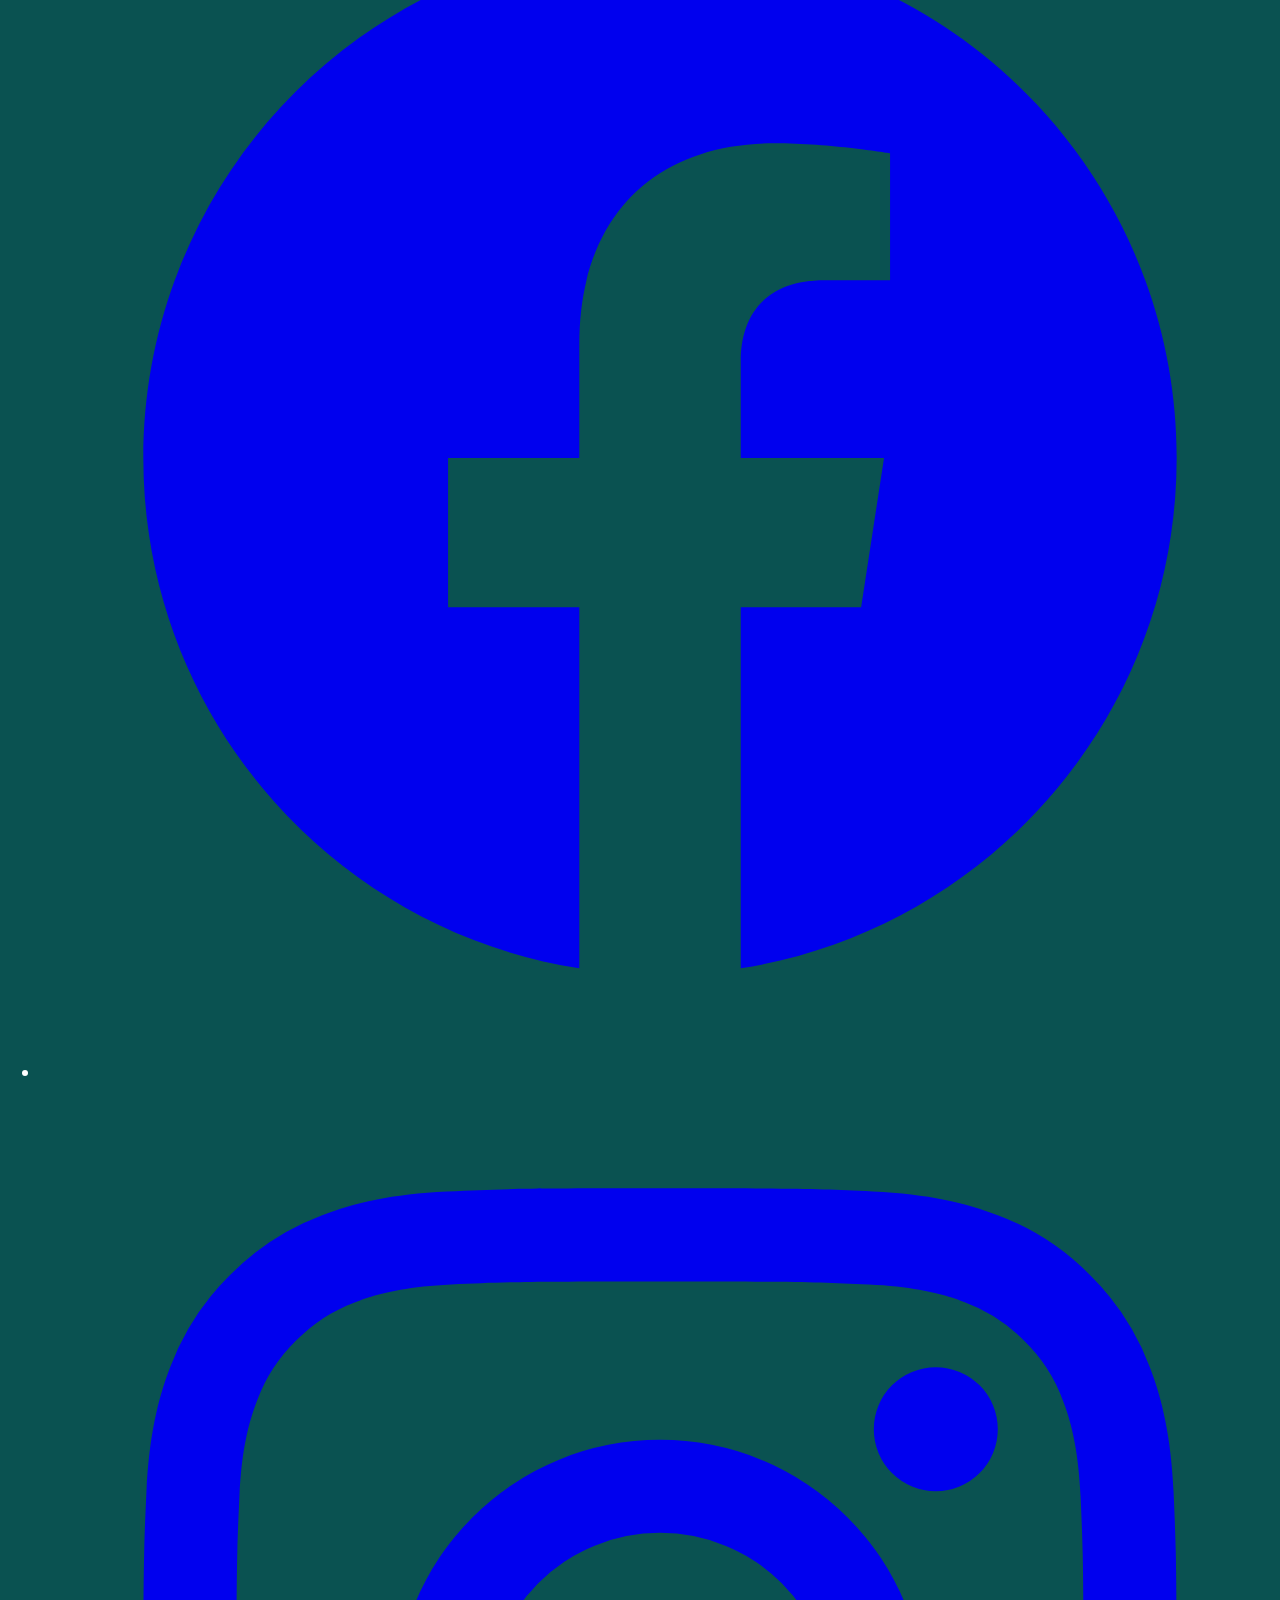
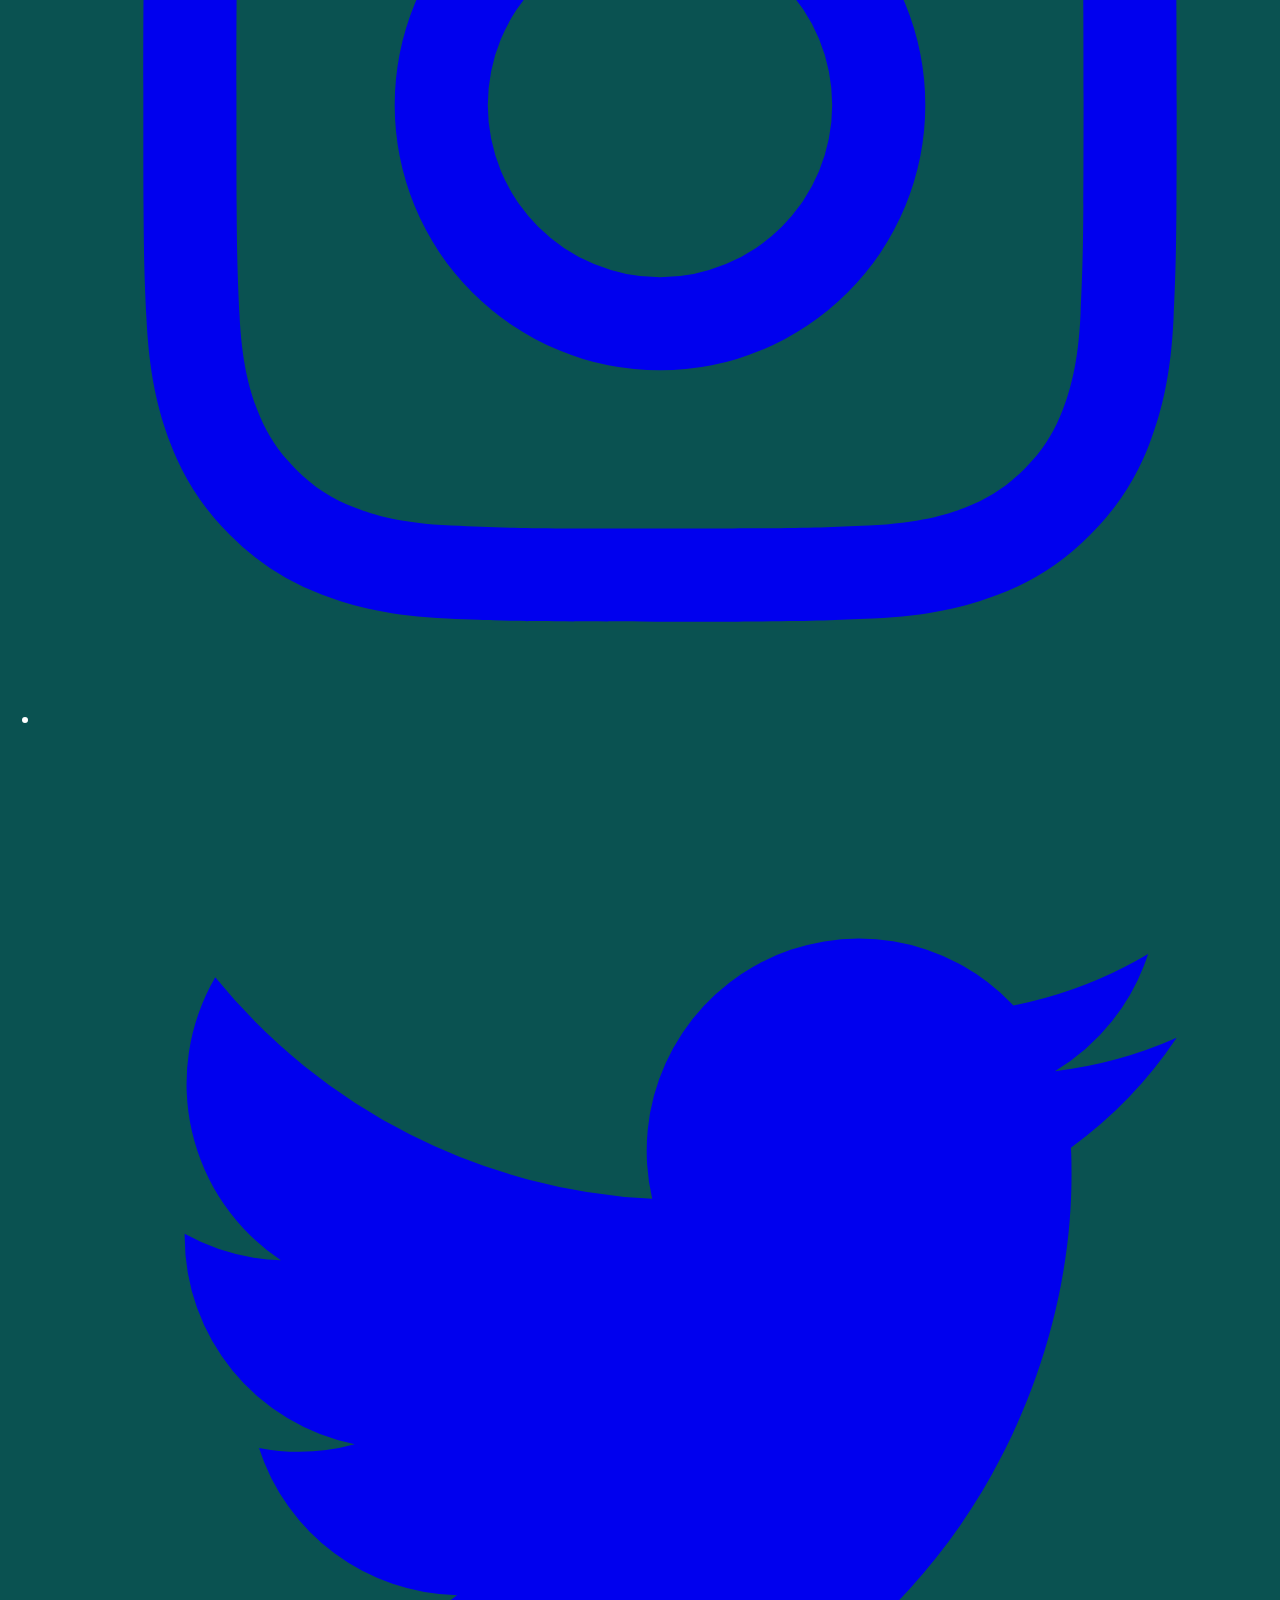
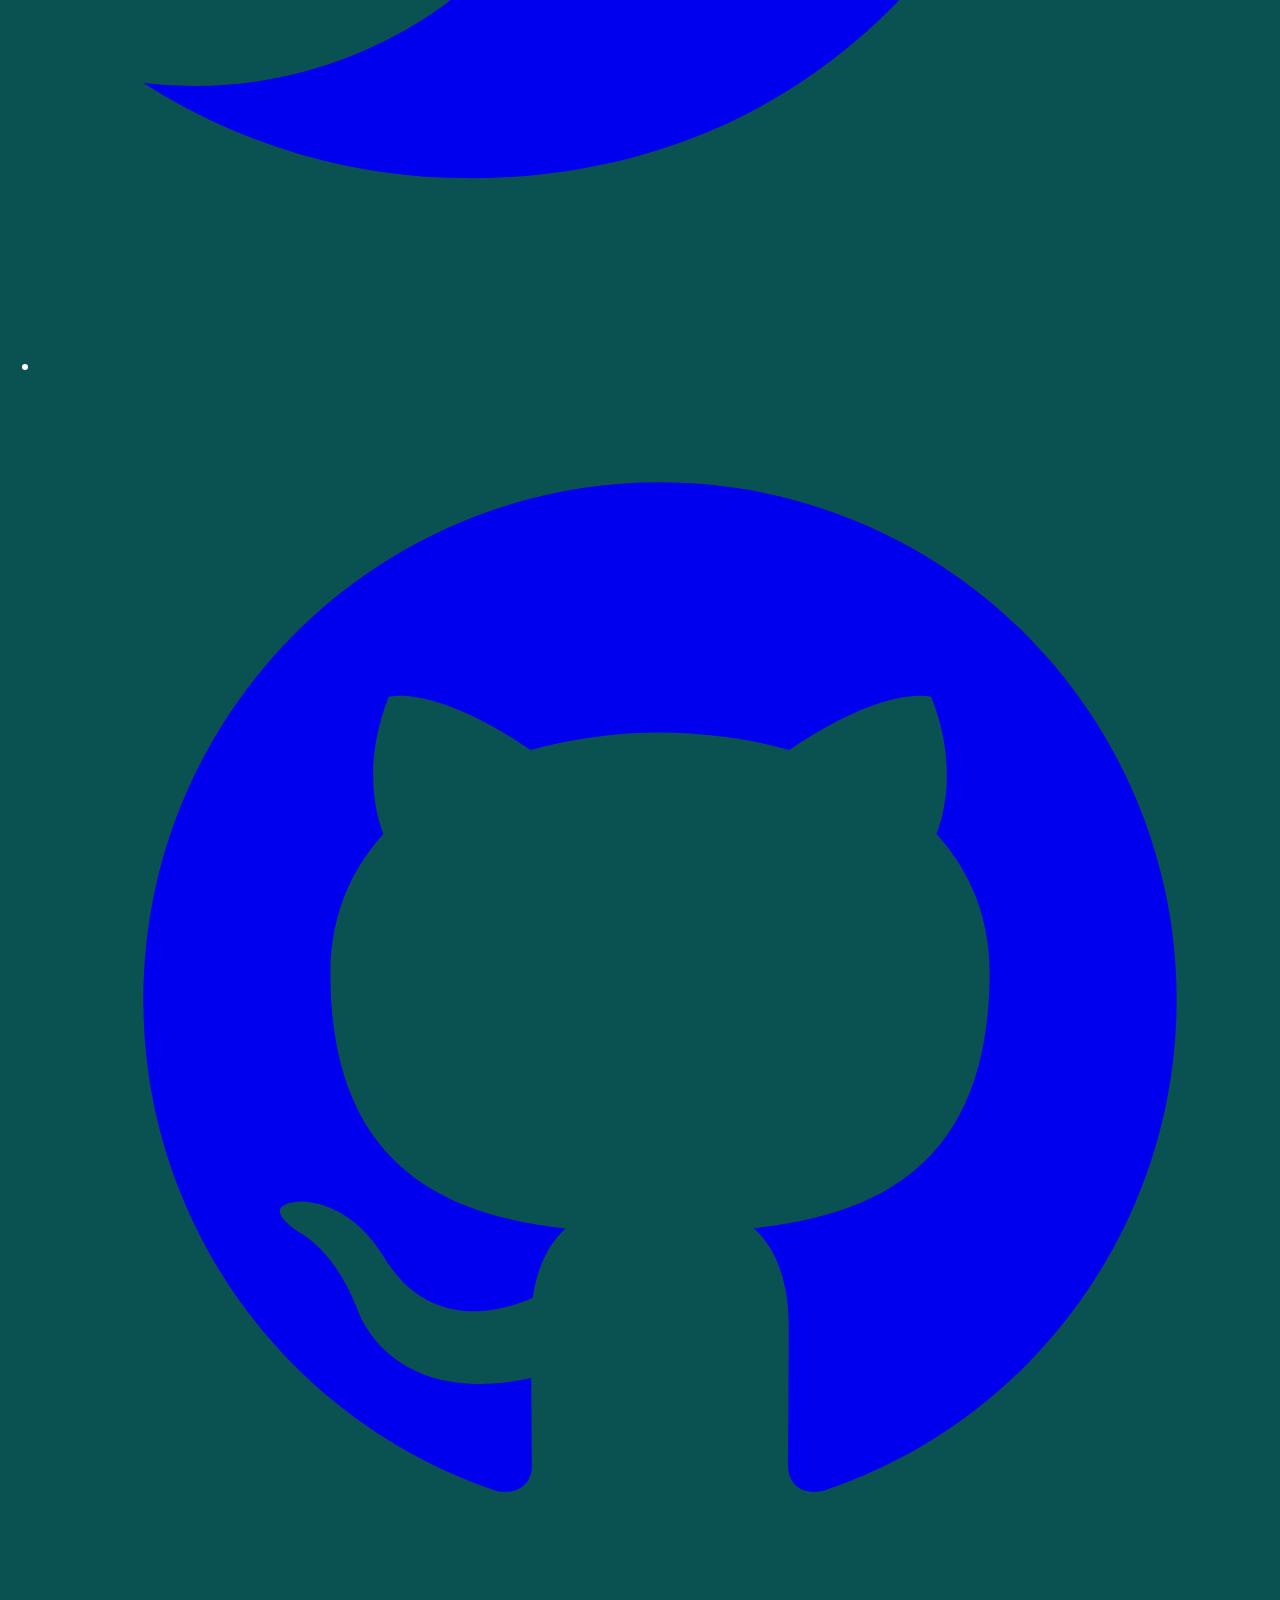
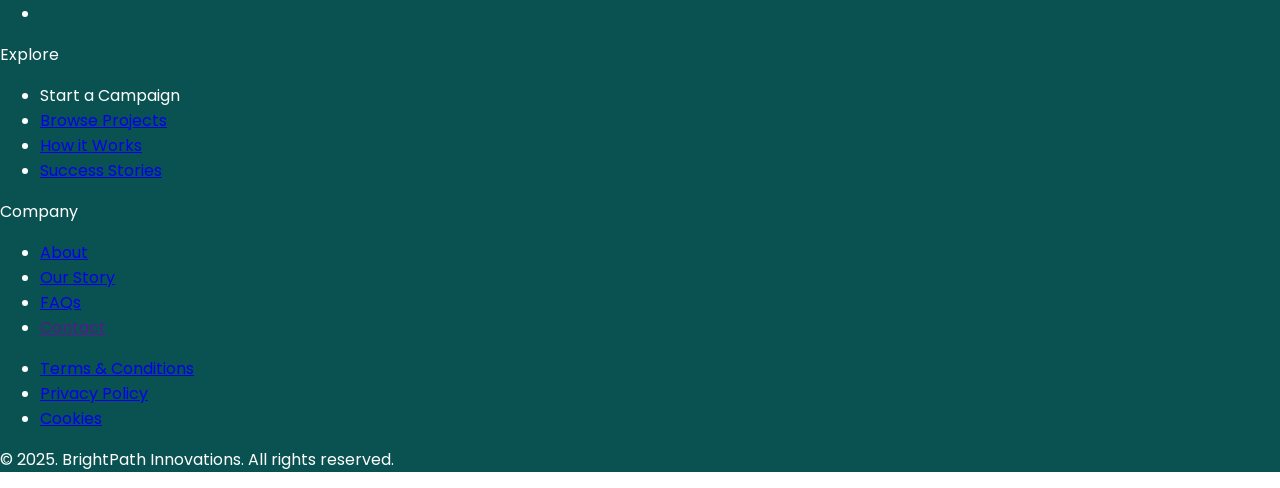
==== commit 603736cd: "Added the Frontend files for the Project" ====
--- a/components/About.html
+++ b/components/About.html
@@ -85,7 +85,7 @@
       </section>
 
 
-      <section class="our-story">
+      <section class="our-story" id="our-story">
         <div class="story-text">
           <h2>Our Story</h2>
           <p>
@@ -120,7 +120,7 @@
           </div>
         </div>
       </section>
-      <section class="impact">
+      <section class="impact" id="impact">
         <h2>Impact Stories</h2>
         <div class="impact-cards">
           <div class="impact-card">
@@ -186,7 +186,7 @@
     <div class="lg:grid lg:grid-cols-5">
   <div class="relative block h-32 lg:col-span-1 lg:h-full ml-12 flex items-center  justify-center">
     <img
-      src="/Frontend/assets/logo-transparent-svg.svg"
+      src="/assets/logo-transparent-svg.svg"
       alt=""
       class="absolute inset-0 h-auto w-36 object-contain mx-auto my-auto"
     />
@@ -324,7 +324,7 @@
             </li>
 
             <li>
-              <a href="../index.html/#faq-questions" class="text-green-200 transition hover:text-green-300"> FAQs </a>
+              <a href="../#faq-questions" class="text-green-200 transition hover:text-green-300"> FAQs </a>
             </li>
             <li>
               <a href="" class="text-green-200 transition hover:text-green-300">Contact</a>
